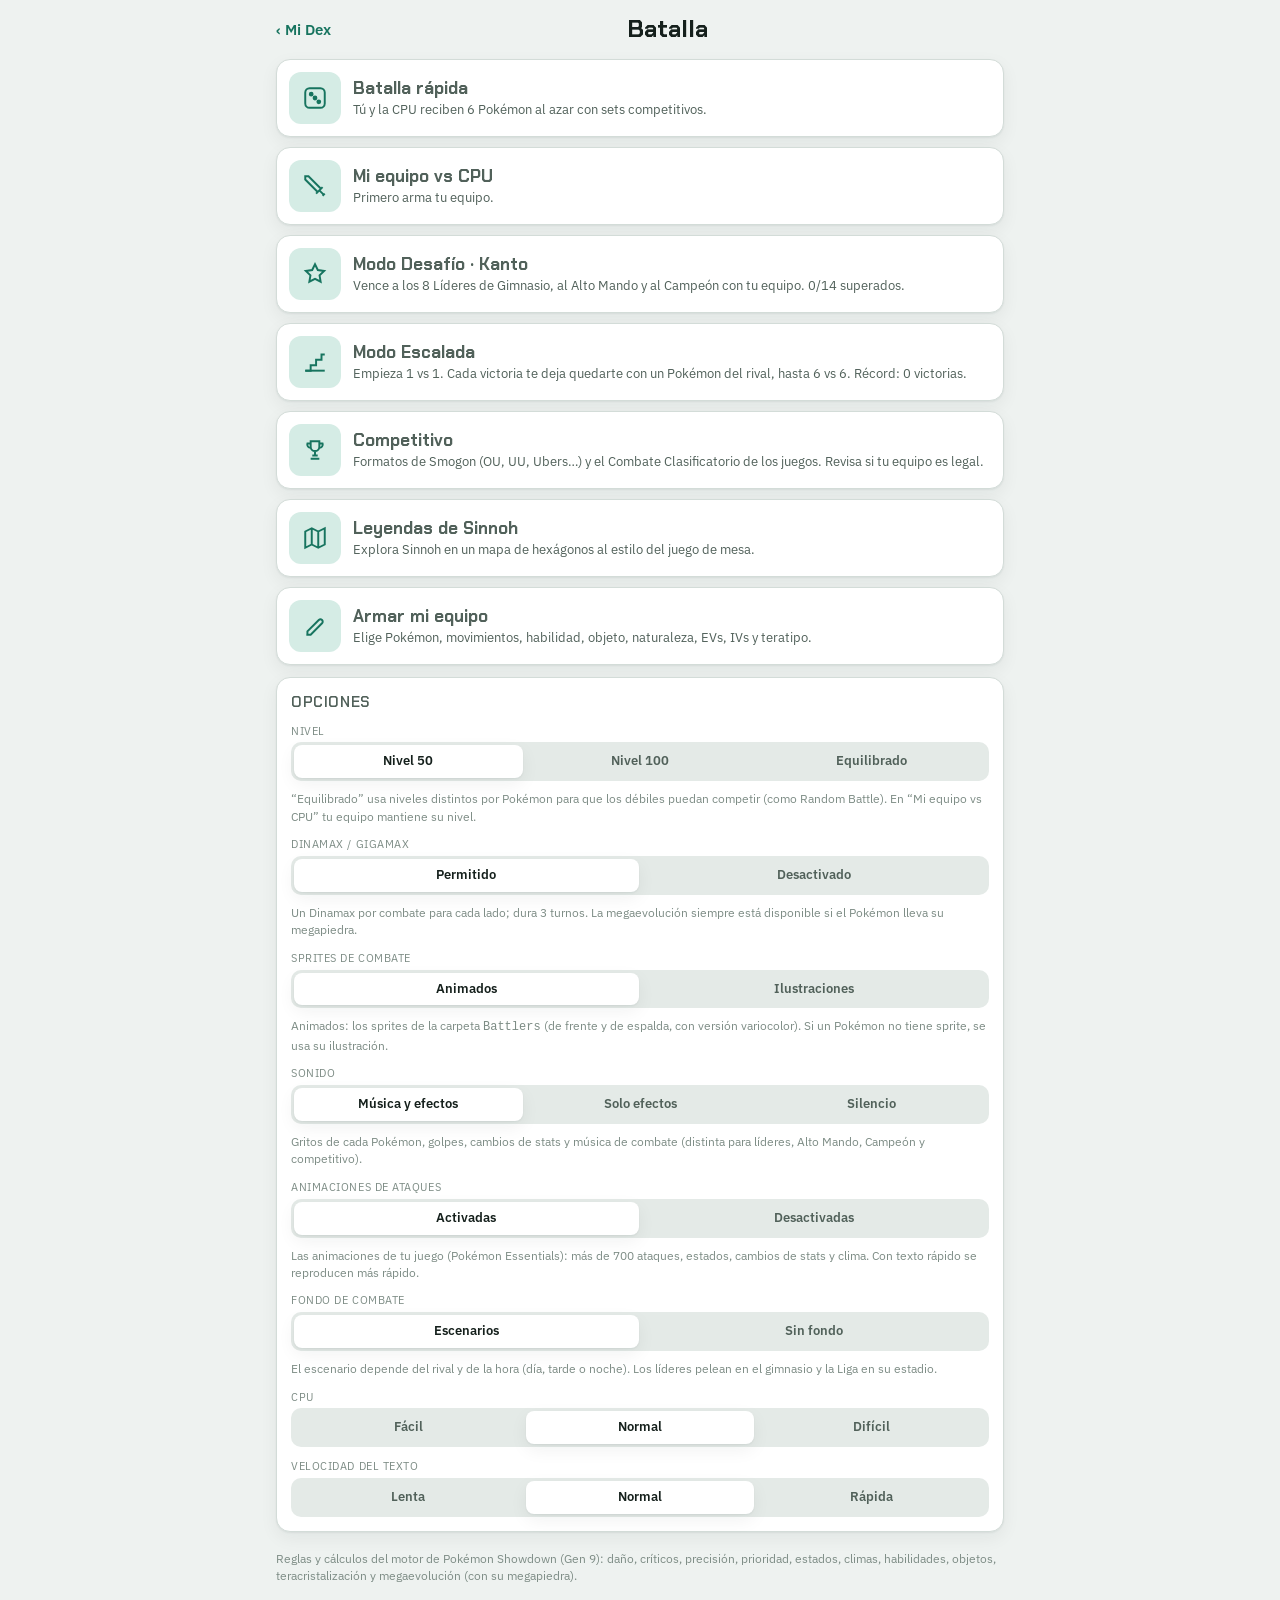
==== batalla.html @ ba817992 "Sinnoh: mapa hexagonal del mod con zoom y fichas de casilla Nuevo modo "Leyendas de Sinnoh" en el me" ====
<!doctype html>
<html lang="es">
<head>
<meta charset="utf-8">
<meta name="viewport" content="width=device-width,initial-scale=1,viewport-fit=cover">
<title>Batalla Pokémon</title>
<meta name="theme-color" content="#EEF2F0" media="(prefers-color-scheme: light)">
<meta name="theme-color" content="#0E1412" media="(prefers-color-scheme: dark)">
<link rel="manifest" href="manifest.webmanifest">
<link rel="icon" type="image/png" sizes="32x32" href="icons/favicon-32.png">
<link rel="apple-touch-icon" href="icons/apple-touch-icon.png">
<link rel="preconnect" href="https://fonts.googleapis.com">
<link rel="preconnect" href="https://fonts.gstatic.com" crossorigin>
<link rel="stylesheet" href="https://fonts.googleapis.com/css2?family=Chakra+Petch:wght@500;600;700&family=IBM+Plex+Sans:wght@400;500;600&family=IBM+Plex+Mono:wght@400;500&display=swap">
<style>
:root{
  --bg:#EEF2F0;--surface:#FFFFFF;--surface2:#E4EAE7;--ink:#15201C;--ink2:#51615A;--ink3:#7D8C85;--line:#D3DCD8;
  --accent:#17745F;--accent-ink:#FFFFFF;--accent-soft:#D5ECE5;--good:#1E8A4C;--bad:#C43D2E;
  --shadow:0 1px 2px rgba(20,40,30,.06),0 6px 18px rgba(20,40,30,.06);
  --display:"Chakra Petch",ui-rounded,"Segoe UI",system-ui,sans-serif;
  --body:"IBM Plex Sans",system-ui,-apple-system,"Segoe UI",Roboto,sans-serif;
  --mono:"IBM Plex Mono",ui-monospace,SFMono-Regular,Menlo,monospace;
  --sky1:#BFE6F5;--sky2:#EAF6E3;--ground:#9CCB7A;--plat:rgba(40,80,40,.22);
}
@media (prefers-color-scheme:dark){:root:not([data-theme="light"]){
  --bg:#0E1412;--surface:#161E1B;--surface2:#1E2825;--ink:#E4ECE8;--ink2:#A3B3AC;--ink3:#72827B;--line:#2A3632;
  --accent:#4CC2A5;--accent-ink:#06231C;--accent-soft:#173A31;--good:#5BCB86;--bad:#F07A6A;--shadow:none;
  --sky1:#1C3446;--sky2:#20352A;--ground:#2F4B2A;--plat:rgba(0,0,0,.35);}}
:root[data-theme="dark"]{
  --bg:#0E1412;--surface:#161E1B;--surface2:#1E2825;--ink:#E4ECE8;--ink2:#A3B3AC;--ink3:#72827B;--line:#2A3632;
  --accent:#4CC2A5;--accent-ink:#06231C;--accent-soft:#173A31;--good:#5BCB86;--bad:#F07A6A;--shadow:none;
  --sky1:#1C3446;--sky2:#20352A;--ground:#2F4B2A;--plat:rgba(0,0,0,.35);}
*{box-sizing:border-box}
html,body{margin:0;min-height:100%}
body{background:var(--bg);color:var(--ink);font-family:var(--body);font-size:15px;line-height:1.45;-webkit-tap-highlight-color:transparent;padding:env(safe-area-inset-top,0) 0 env(safe-area-inset-bottom,0)}
[hidden]{display:none!important}
button,select,input,textarea{font:inherit;color:inherit}
button{cursor:pointer}
:focus-visible{outline:2px solid var(--accent);outline-offset:2px}
.wrap{max-width:760px;margin:0 auto;padding:12px 16px 32px}
.top{display:flex;align-items:center;justify-content:space-between;gap:10px;margin-bottom:12px}
.top h1{font-family:var(--display);font-size:24px;margin:0}
.back{border:0;background:transparent;color:var(--accent);font-weight:600;padding:6px 0;text-decoration:none;display:inline-flex;align-items:center;gap:4px}
.card{background:var(--surface);border:1px solid var(--line);border-radius:14px;padding:14px;box-shadow:var(--shadow)}
.card h3{font-family:var(--display);font-weight:600;font-size:15px;letter-spacing:.04em;text-transform:uppercase;margin:0 0 10px;color:var(--ink2)}
.stack{display:flex;flex-direction:column;gap:12px}
.btn{border:1px solid var(--line);background:var(--surface2);border-radius:10px;padding:10px 14px;font-weight:600;font-size:14px}
.btn.pri{background:var(--accent);border-color:var(--accent);color:var(--accent-ink)}
.btn.warn{color:var(--bad)}
.btn:disabled{opacity:.45;cursor:default}
.btns{display:flex;flex-wrap:wrap;gap:8px}
.note{font-size:12px;color:var(--ink3);margin:6px 0 0}
.seg{display:flex;background:var(--surface2);border-radius:10px;padding:3px;gap:3px}
.seg button{flex:1;border:0;background:transparent;border-radius:8px;padding:7px 4px;font-size:13px;font-weight:600;color:var(--ink2)}
.seg button[aria-pressed="true"]{background:var(--surface);color:var(--ink);box-shadow:var(--shadow)}
.field{display:flex;flex-direction:column;gap:3px;min-width:0}
.field label{font-size:11px;color:var(--ink3);letter-spacing:.05em;text-transform:uppercase}
.field input,.field select,textarea{width:100%;height:40px;border-radius:9px;border:1px solid var(--line);background:var(--surface2);padding:0 10px;font-size:15px;min-width:0}
textarea{height:auto;min-height:150px;padding:10px;font-family:var(--mono);font-size:12px}
.grid2{display:grid;grid-template-columns:1fr 1fr;gap:10px}
.grid4{display:grid;grid-template-columns:1fr 1fr;gap:8px}
.tp{display:inline-block;font-size:10px;font-weight:700;letter-spacing:.04em;text-transform:uppercase;padding:2px 6px;border-radius:5px;background:var(--c);color:var(--ct)}
.pic{width:100%;height:100%;object-fit:contain}
/* menu */
.modes{display:grid;gap:10px}
.mode{display:grid;grid-template-columns:52px 1fr;gap:12px;align-items:center;text-align:left;border:1px solid var(--line);background:var(--surface);border-radius:14px;padding:12px;box-shadow:var(--shadow)}
.mode b{font-family:var(--display);font-size:17px;display:block}
.mode span{font-size:13px;color:var(--ink2)}
.mode .ic{width:52px;height:52px;border-radius:12px;background:var(--accent-soft);display:grid;place-items:center;color:var(--accent)}
.teamstrip{display:flex;gap:4px;flex-wrap:wrap}
.teamstrip img{width:44px;height:44px;object-fit:contain;background:var(--surface2);border-radius:10px}
/* team builder */
.slots{display:grid;grid-template-columns:repeat(3,1fr);gap:8px}
.slot{border:1px solid var(--line);background:var(--surface2);border-radius:12px;padding:6px;display:flex;flex-direction:column;align-items:center;gap:2px;min-height:108px;justify-content:center}
.slot[aria-pressed="true"]{border-color:var(--accent);box-shadow:0 0 0 2px var(--accent)}
.slot img{width:64px;height:64px;object-fit:contain}
.slot small{font-size:12px;font-weight:600;text-align:center;line-height:1.2}
.slot em{font-style:normal;font-size:11px;color:var(--ink3)}
.evrow{display:grid;grid-template-columns:78px 1fr 46px 46px;gap:8px;align-items:center;font-size:13px}
.evrow input[type=range]{width:100%;accent-color:var(--accent)}
.evrow input[type=number]{width:100%;height:32px;border-radius:8px;border:1px solid var(--line);background:var(--surface2);text-align:center;font-family:var(--mono);font-size:13px;padding:0}
.evrow .st{font-family:var(--mono);text-align:right}
.nat-up{color:var(--bad)}.nat-dn{color:#3A73C9}
/* battle */
.scene{position:relative;aspect-ratio:16/11;border-radius:16px;overflow:hidden;background:linear-gradient(180deg,var(--sky1) 0%,var(--sky2) 55%,var(--ground) 100%);border:1px solid var(--line);user-select:none}
.plat{position:absolute;border-radius:50%;background:radial-gradient(ellipse at center,var(--plat) 0,var(--plat) 55%,transparent 72%)}
.plat.foe{right:6%;top:33%;width:40%;height:13%}
.plat.me{left:2%;bottom:3%;width:50%;height:15%}
.mon{position:absolute;display:grid;place-items:end center;transition:opacity .35s,transform .35s}
.mon img{width:100%;height:100%;object-fit:contain;filter:drop-shadow(0 4px 4px rgba(0,0,0,.18))}
.mon.foe{right:9%;top:4%;width:34%;height:37%}
.mon.me{left:6%;bottom:6%;width:42%;height:46%}
.mon.me img{transform:scaleX(-1)}
.mon .spr{display:none;width:var(--w,96px);height:var(--s,96px);flex:none;background-repeat:no-repeat;background-size:auto 100%;background-position:0 0;image-rendering:pixelated;image-rendering:crisp-edges;animation:sprA var(--d,3s) steps(var(--n,1)) infinite;filter:drop-shadow(0 4px 4px rgba(0,0,0,.18));transform-origin:50% 100%}
.mon.sp .spr{display:block}.mon.sp img{display:none}
@keyframes sprA{from{background-position-x:0}to{background-position-x:calc(var(--n,1) * var(--w,96px) * -1)}}
.mon.hit .spr{animation:sprA var(--d,3s) steps(var(--n,1)) infinite,hit .5s}
.mon.dmax .spr{transform:scale(1.35);filter:drop-shadow(0 0 12px #FF2D55) drop-shadow(0 0 4px #FF2D55)}
.tera .spr{filter:drop-shadow(0 0 10px var(--tc,#fff)) drop-shadow(0 4px 4px rgba(0,0,0,.18))}
.mon.sp{overflow:visible}
.mon.out{opacity:0;transform:translateY(22%) scale(.6)}
.mon.faint{opacity:0;transform:translateY(40%)}
.mon.hit img{animation:hit .5s}
.mon.lunge.me{animation:lungeMe .35s}
.mon.lunge.foe{animation:lungeFoe .35s}
@keyframes hit{0%,100%{opacity:1}20%,60%{opacity:.2}40%,80%{opacity:1}}
@keyframes lungeMe{50%{transform:translate(12%,-8%)}}
@keyframes lungeFoe{50%{transform:translate(-12%,8%)}}
.mon.dmax img{transform-origin:50% 100%;transform:scale(1.35);filter:drop-shadow(0 0 12px #FF2D55) drop-shadow(0 0 4px #FF2D55)}
.mon.me.dmax img{transform:scaleX(-1) scale(1.35)}
.sw{display:flex;align-items:center;gap:8px;font-size:14px}.sw input{width:20px;height:20px;accent-color:var(--accent)}
.tera img{filter:drop-shadow(0 0 10px var(--tc,#fff)) drop-shadow(0 4px 4px rgba(0,0,0,.18))}
.hud{position:absolute;background:var(--surface);border:1px solid var(--line);border-radius:12px;padding:6px 10px 7px;min-width:44%;max-width:52%;box-shadow:var(--shadow)}
.hud.foe{left:3%;top:5%}
.hud.me{right:3%;bottom:6%}
.hud .nm{display:flex;justify-content:space-between;gap:6px;align-items:baseline;font-weight:600;font-size:14px;white-space:nowrap}
.hud .nm span:first-child{overflow:hidden;text-overflow:ellipsis}
.hud .lv{font-family:var(--mono);font-size:11px;color:var(--ink2);font-weight:500}
.hpb{display:flex;align-items:center;gap:6px;margin-top:4px}
.hpb i{font-style:normal;font-size:10px;font-weight:700;color:#E8A400;font-family:var(--mono)}
.hpt{flex:1;height:8px;background:var(--surface2);border-radius:4px;overflow:hidden;border:1px solid var(--line)}
.hpf{height:100%;background:#2E9A5A;border-radius:4px;transition:width .6s ease,background-color .6s}
.hpf.mid{background:#E0A800}.hpf.low{background:#D9442E}
.hpn{display:flex;justify-content:space-between;align-items:center;gap:6px;margin-top:3px;font-family:var(--mono);font-size:11px;color:var(--ink2)}
.sts{display:inline-block;font-size:9px;font-weight:700;padding:1px 5px;border-radius:4px;color:#fff;letter-spacing:.04em}
.sts.brn{background:#E0602A}.sts.par{background:#C9A600}.sts.psn,.sts.tox{background:#9141CB}.sts.slp{background:#7D8C85}.sts.frz{background:#3DAED3}
.boosts{display:flex;flex-wrap:wrap;gap:3px;margin-top:3px}
.boosts span{font-size:9px;font-family:var(--mono);padding:0 4px;border-radius:4px;background:var(--surface2)}
.balls{position:absolute;display:flex;gap:3px}
.balls.foe{right:4%;top:47%}.balls.me{left:4%;top:52%}
.balls i{width:10px;height:10px;border-radius:50%;background:#E0452E;border:1.5px solid rgba(0,0,0,.45);box-shadow:inset 0 -4px 0 #fff}
.balls i.f{background:#8a8a8a;box-shadow:inset 0 -4px 0 #ccc;opacity:.6}
.weather{position:absolute;left:50%;top:48%;transform:translateX(-50%);font-size:11px;font-weight:600;background:rgba(0,0,0,.45);color:#fff;border-radius:999px;padding:2px 10px}
.textbox{margin-top:10px;background:var(--surface);border:2px solid var(--ink);border-radius:14px;padding:12px 14px;min-height:62px;font-size:16px;font-weight:500;cursor:pointer;position:relative}
.textbox::after{content:"";position:absolute;right:12px;bottom:9px;border:6px solid transparent;border-top-color:var(--ink2);opacity:0}
.textbox.more::after{opacity:1;animation:blink 1s infinite}
@keyframes blink{50%{opacity:.2}}
.controls{margin-top:10px}
.moves{display:grid;grid-template-columns:1fr 1fr;gap:8px}
.mv{border:0;border-radius:12px;padding:10px 12px;text-align:left;background:var(--c);color:var(--ct);display:flex;flex-direction:column;gap:2px;min-height:62px;box-shadow:inset 0 -3px 0 rgba(0,0,0,.18)}
.mv b{font-size:15px;line-height:1.15}
.mv small{display:flex;justify-content:space-between;font-size:11px;opacity:.9;font-family:var(--mono)}
.mv .eff{font-family:var(--body);font-weight:700}
.mvh{display:flex;justify-content:space-between;align-items:baseline;gap:6px}.mvh .pp{font-family:var(--mono);font-size:11px;opacity:.9;white-space:nowrap}
.mv:disabled{filter:grayscale(1);opacity:.5}
.mv{position:relative}
.minfo{position:absolute;top:6px;right:6px;width:22px;height:22px;border-radius:50%;background:rgba(255,255,255,.9);color:#222;font:700 13px/22px var(--body);text-align:center;box-shadow:0 1px 3px rgba(0,0,0,.25)}
.mv .mvh{padding-right:26px}
.pmv{cursor:help}
#minfo{position:fixed;inset:0;background:rgba(0,0,0,.45);z-index:60;display:grid;place-items:end center;padding:12px}
#minfo[hidden]{display:none}
.mbox{background:var(--surface);color:var(--ink);border-radius:16px;padding:16px;width:100%;max-width:520px;border-top:6px solid var(--c);box-shadow:0 10px 40px rgba(0,0,0,.3);margin-bottom:env(safe-area-inset-bottom,0)}
.mbox h3{font-family:var(--display);font-size:20px;margin:0 0 10px}
.mrows{display:grid;grid-template-columns:auto 1fr;gap:6px 14px;font-size:14px;margin-bottom:10px}.mrows span{color:var(--ink3)}
.mbox p{margin:0 0 12px;font-size:14px;line-height:1.45}.mbox .btn{width:100%}
@media (min-width:700px){#minfo{place-items:center}}
.mv .fx{font-size:11px;line-height:1.3;opacity:.95;margin-top:3px;font-weight:500}
.fxcard{margin-top:8px;padding:10px 12px;font-size:13px}.fxcard p{margin:2px 0}
.act{display:flex;gap:8px;margin-top:8px;flex-wrap:wrap}
.act .btn{flex:1}
.toggle[aria-pressed="true"]{background:var(--c,var(--accent));color:#fff;border-color:transparent}
.party{display:grid;grid-template-columns:1fr 1fr;gap:8px}
.pm{display:grid;grid-template-columns:48px 1fr;gap:8px;align-items:center;border:1px solid var(--line);background:var(--surface);border-radius:12px;padding:6px 8px;text-align:left}
.pm img{width:48px;height:48px;object-fit:contain}
.pm b{font-size:13px;display:block;line-height:1.2}
.pm .hpt{height:6px}
.pm small{font-family:var(--mono);font-size:10px;color:var(--ink2)}
.pm:disabled,.pm[aria-disabled="true"]{opacity:.5}
.pm.active:disabled,.pm.active[aria-disabled="true"]{opacity:1}
.pm{grid-template-columns:48px 1fr;align-items:start}
.pmt{display:flex;gap:3px;flex-wrap:wrap;margin:2px 0}
.pmt .tp,.hts .tp{font-size:9px;padding:1px 5px}
.pmvs{grid-column:1/-1;display:grid;grid-template-columns:1fr 1fr;gap:4px;margin-top:2px}
.pmv{background:var(--c);color:var(--ct);border-radius:6px;font-size:11px;font-weight:600;padding:3px 6px;white-space:nowrap;overflow:hidden;text-overflow:ellipsis}
.hts{display:flex;gap:3px;margin-top:3px}
.medals{display:flex;gap:8px;flex-wrap:wrap}
.medal{width:30px;height:30px;border-radius:50%;border:2px dashed var(--c);display:grid;place-items:center;color:#fff;font-size:14px;opacity:.55}
.medal.ok{background:var(--c);border-style:solid;opacity:1;box-shadow:0 2px 6px rgba(0,0,0,.2)}
.rts{display:grid;grid-template-columns:repeat(auto-fill,minmax(96px,1fr));gap:8px}
.rt{border:1px solid var(--line);background:var(--surface);border-radius:12px;padding:8px 6px;display:flex;flex-direction:column;align-items:center;gap:2px;border-top:4px solid var(--c)}
.rt.sel{box-shadow:0 0 0 2px var(--accent)}
.rt[aria-disabled="true"]{opacity:.5}
.rt.ok small{color:var(--good);font-weight:600}
.rtb{width:52px;height:52px;display:grid;place-items:center}.rtb img{width:52px;height:52px;object-fit:contain}.lock{font-size:22px}
.rt b{font-size:13px;line-height:1.1;text-align:center}.rt small{font-size:10px;color:var(--ink3);text-align:center}
.rsl{display:flex;flex-direction:column;gap:6px}
.rs{display:grid;grid-template-columns:44px 1fr;gap:8px;align-items:center}
.rs img{width:44px;height:44px;object-fit:contain}.rs small{display:block;font-size:11px;color:var(--ink3)}.rs b{font-size:14px}
@media (max-width:520px){.party{grid-template-columns:1fr}.pmv{font-size:12px;padding:4px 7px}}

.pm.active{border-color:var(--accent)}
.log{max-height:220px;overflow:auto;font-size:13px;color:var(--ink2);margin-top:10px}
.log p{margin:2px 0}.log .turn{font-weight:700;color:var(--ink);margin-top:8px}
.preview{display:grid;grid-template-columns:1fr 1fr;gap:12px}
.preview .teamstrip img{width:52px;height:52px}
.pick{border:2px solid transparent;background:var(--surface2);border-radius:10px;padding:0}
.pick[aria-pressed="true"]{border-color:var(--accent)}
.result{font-family:var(--display);font-size:26px;text-align:center;margin:8px 0}
@media (max-width:460px){.hud{min-width:48%;max-width:56%;padding:5px 8px}.hud .nm{font-size:12.5px}.mv b{font-size:14px}.textbox{font-size:15px}}
@media (prefers-reduced-motion:reduce){.mon,.hpf{transition:none}.mon.hit img,.mon.lunge{animation:none}}

/* competitivo */
.tier{display:inline-block;font-size:10px;font-weight:700;letter-spacing:.03em;padding:2px 6px;border-radius:5px;background:var(--c,#888);color:var(--ct,#fff);font-family:var(--mono);vertical-align:middle}
.tier.out{background:transparent;color:var(--ink3);border:1px dashed var(--line)}
.fmts{display:grid;grid-template-columns:repeat(auto-fill,minmax(96px,1fr));gap:6px}
.fmt{border:1px solid var(--line);background:var(--surface);border-radius:12px;padding:8px 6px;text-align:center;display:flex;flex-direction:column;gap:2px}
.fmt b{font-family:var(--display);font-size:16px}.fmt small{font-size:11px;color:var(--ink3)}
.fmt.sel{border-color:var(--accent);box-shadow:0 0 0 2px var(--accent-soft);background:var(--accent-soft)}
.verr{margin-top:10px;border:1px solid var(--bad);border-radius:10px;padding:8px 12px;font-size:13px;color:var(--ink)}.verr b{color:var(--bad)}.verr ul{margin:6px 0 0;padding-left:18px}.verr li{margin:2px 0}
.vok{margin:10px 0 0;color:var(--good);font-weight:600}
.tiers{width:100%;border-collapse:collapse;font-size:13px;margin-top:6px}.tiers td{padding:6px 4px;border-top:1px solid var(--line);vertical-align:top}.tiers td:first-child{white-space:nowrap;width:1%}
/* ficha */
.pinfo{display:inline-block;margin-top:4px;font-size:11px;font-weight:700;padding:2px 9px;border-radius:999px;background:var(--surface2);border:1px solid var(--line);color:var(--ink)}
#msheet{position:fixed;inset:0;background:rgba(0,0,0,.45);z-index:55;display:grid;place-items:end center;padding:10px}
#msheet[hidden]{display:none}
.shbox{background:var(--surface);color:var(--ink);border-radius:16px;padding:14px;width:100%;max-width:560px;max-height:90vh;max-height:90dvh;overflow:auto;box-shadow:0 10px 40px rgba(0,0,0,.3)}
@media (min-width:700px){#msheet{place-items:center}}
.shtabs{display:flex;gap:4px;overflow-x:auto;padding-bottom:6px;border-bottom:1px solid var(--line);margin-bottom:10px}
.shtabs button{flex:none;border:2px solid transparent;background:var(--surface2);border-radius:10px;padding:0;width:48px;height:48px}
.shtabs button img{width:44px;height:44px;object-fit:contain}
.shtabs button[aria-pressed="true"]{border-color:var(--accent)}
.shtabs button.fnt img{filter:grayscale(1);opacity:.5}
.shhead{display:grid;grid-template-columns:92px 1fr;gap:12px;align-items:center}
.shhead img{width:92px;height:92px;object-fit:contain}
.shhead h3{font-family:var(--display);font-size:21px;margin:0}.shhead .lv{font-family:var(--mono);font-size:12px;color:var(--ink3);font-weight:500}
.shbox h4{font-family:var(--display);font-size:14px;letter-spacing:.04em;text-transform:uppercase;color:var(--ink2);margin:14px 0 6px}
.mrows b .tp{color:var(--ct)}
.shd{display:block;font-weight:400;font-size:12.5px;color:var(--ink2);margin-top:2px;line-height:1.4}
.stt{width:100%;border-collapse:collapse;font-size:13px;font-variant-numeric:tabular-nums}
.stt th,.stt td{padding:5px 4px;border-top:1px solid var(--line);text-align:right}
.stt thead th{border-top:0;font-size:10px;color:var(--ink3);text-transform:uppercase;letter-spacing:.05em;font-weight:600}
.stt tbody th{text-align:left;font-weight:600}
.stt td:nth-child(2){text-align:left;white-space:nowrap}
.sbar{display:inline-block;width:56px;height:6px;border-radius:3px;background:var(--surface2);margin-right:6px;vertical-align:middle;overflow:hidden}.sbar i{display:block;height:100%;background:var(--accent)}
.smvs{display:grid;gap:6px}
.smv{display:block;text-align:left;border:1px solid var(--line);border-left:6px solid var(--c);background:var(--surface);border-radius:10px;padding:7px 10px;width:100%;color:var(--ink)}
.smh{display:flex;justify-content:space-between;gap:8px}.smh span{font-family:var(--mono);font-size:12px;color:var(--ink2)}
.smv small{display:block;font-size:12px;color:var(--ink2);margin-top:1px}
.smd{display:block;font-size:12.5px;color:var(--ink3);margin-top:3px;line-height:1.35}
.pick{position:relative}.pn{position:absolute;top:-6px;right:-6px;width:20px;height:20px;border-radius:50%;background:var(--accent);color:var(--accent-ink);font:700 12px/20px var(--body);text-align:center}

/* fondos, íconos y fuente del juego */
@font-face{font-family:"PkmnDP";src:url("fonts/pkmndp.ttf") format("truetype");font-display:swap}
.textbox{font-family:"PkmnDP",var(--body);font-size:24px;line-height:1.1;font-weight:400;letter-spacing:.02em}
@media (max-width:460px){.textbox{font-size:21px}}
.scene.bg{background-size:cover;background-position:center 75%}
.scene.bg .plat{opacity:.55}
.ico{display:inline-block;flex:none;width:var(--isz,48px);height:var(--isz,48px);background-repeat:no-repeat;background-size:200% 100%;image-rendering:pixelated;animation:icoA .5s steps(2,jump-none) infinite alternate}
@keyframes icoA{from{background-position-x:0}to{background-position-x:100%}}
.teamstrip .ico{background-color:var(--surface2);border-radius:10px}
.itm{display:inline-block;width:0;height:24px;vertical-align:middle;background-size:contain;background-repeat:no-repeat;image-rendering:pixelated}
.itm.ok{width:24px;margin-right:4px}

/* animaciones de ataques */
.scene .plat{z-index:0}.scene .mon{z-index:3}.scene .hud,.scene .balls,.scene .weather{z-index:6}
.fxc{position:absolute;inset:0;width:100%;height:100%;pointer-events:none}
#fxB{z-index:2}#fxF{z-index:4}
.fxl{position:absolute;inset:0;pointer-events:none;display:none;background-repeat:repeat;background-size:100% 100%}
#fxBG{z-index:1}#fxFG{z-index:5}#fxFlash{z-index:7}
.mon{transition:opacity .35s,transform .35s,translate 0s}
</style>
</head>
<body>
<div class="wrap" id="app"></div>
<script src="data.js"></script>
<script src="esx.js"></script>
<script src="ps.js"></script>
<script src="reto.js"></script>
<script src="comp.js"></script>
<script src="sprites.js"></script>
<script src="assets.js"></script>
<script src="batalla.js"></script>
<script src="escalada.js"></script>
<script src="sinnoh_datos.js"></script>
<script src="sinnoh.js"></script>
<script src="champions.js"></script>
<script src="competitivo.js"></script>
<script src="animidx.js"></script>
<script src="anim.js"></script>
<script>
if("serviceWorker" in navigator&&location.protocol.startsWith("http")){window.addEventListener("load",()=>navigator.serviceWorker.register("sw.js").catch(()=>{}))}
if("serviceWorker" in navigator&&navigator.serviceWorker.controller){let rl=0;navigator.serviceWorker.addEventListener("controllerchange",()=>{if(!rl){rl=1;location.reload()}})}
</script>
</body>
</html>
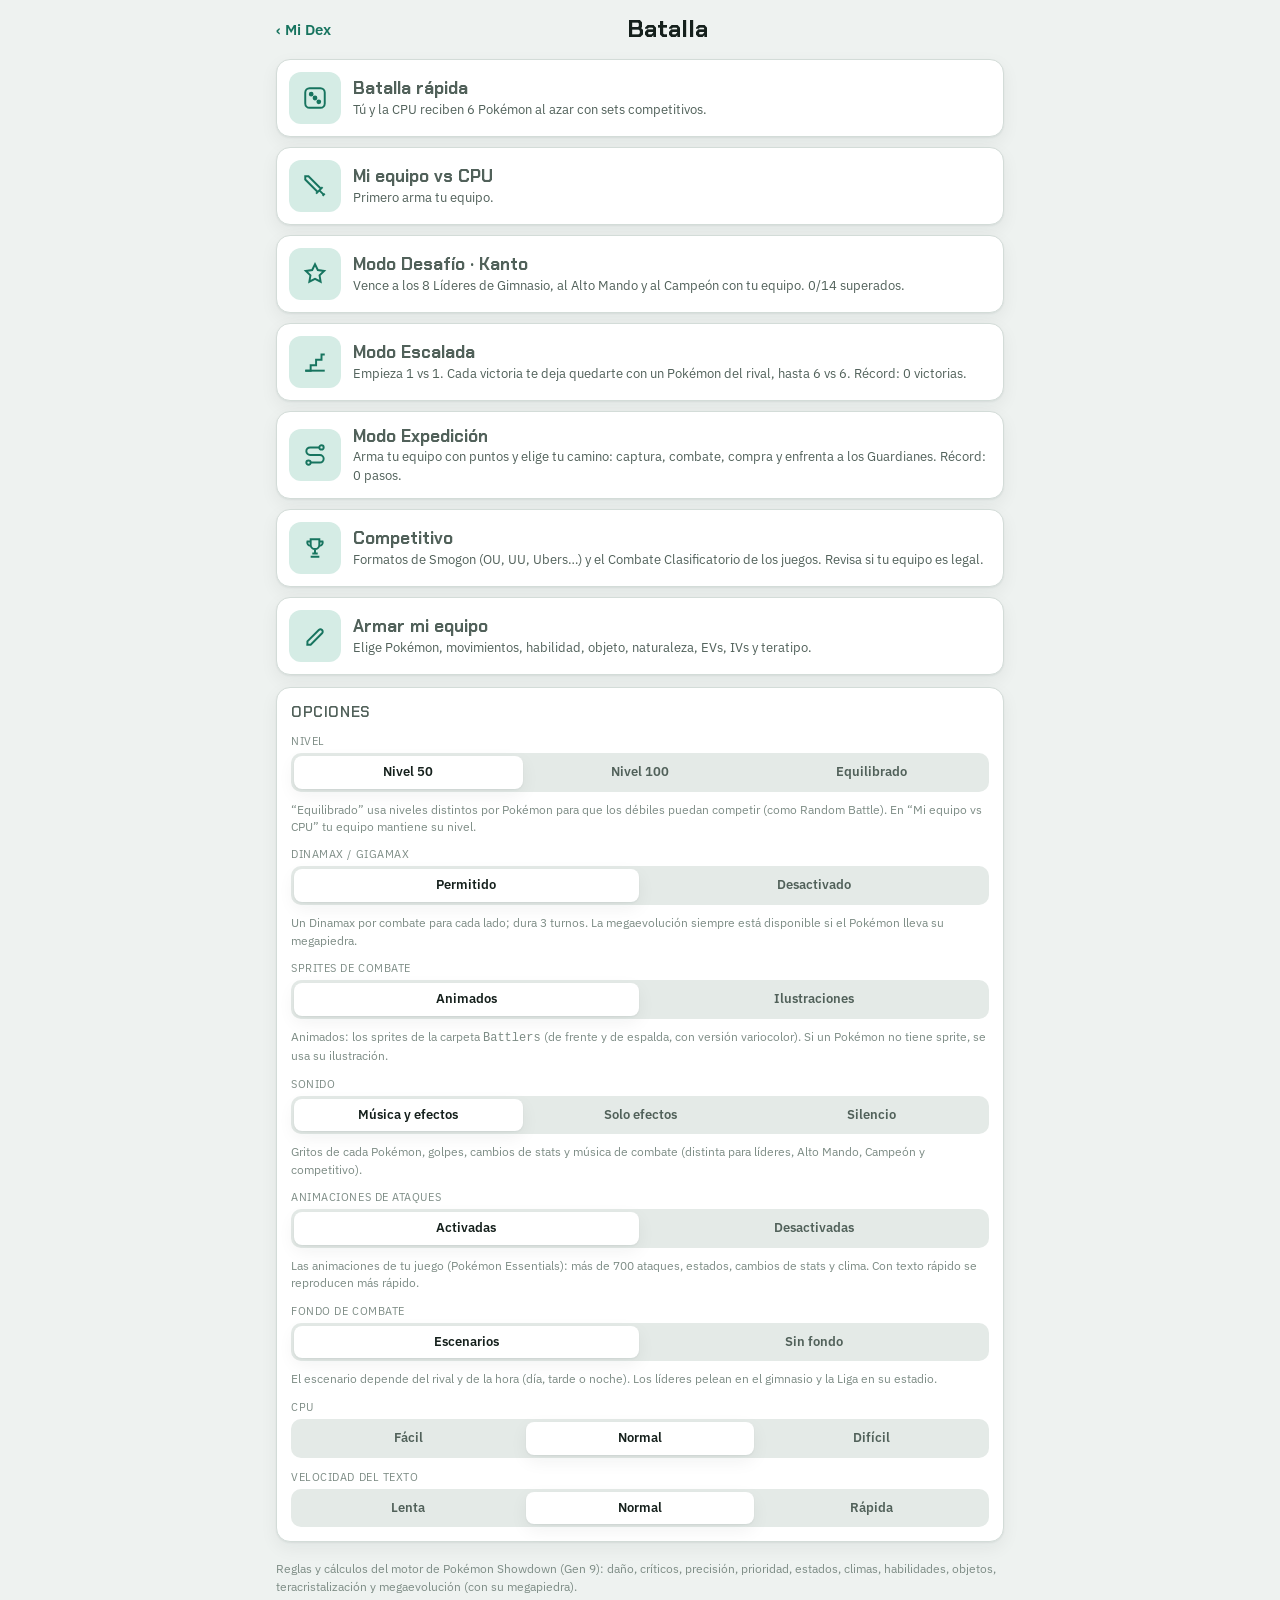
==== commit 8f8aa513: "Agrega el Modo Expedición: roguelite con camino, captura, EXP y evolución Co-Authored-By: Claude Opu" ====
--- a/batalla.html
+++ b/batalla.html
@@ -271,8 +271,7 @@
 <script src="assets.js"></script>
 <script src="batalla.js"></script>
 <script src="escalada.js"></script>
-<script src="sinnoh_datos.js"></script>
-<script src="sinnoh.js"></script>
+<script src="expedicion.js"></script>
 <script src="champions.js"></script>
 <script src="competitivo.js"></script>
 <script src="animidx.js"></script>
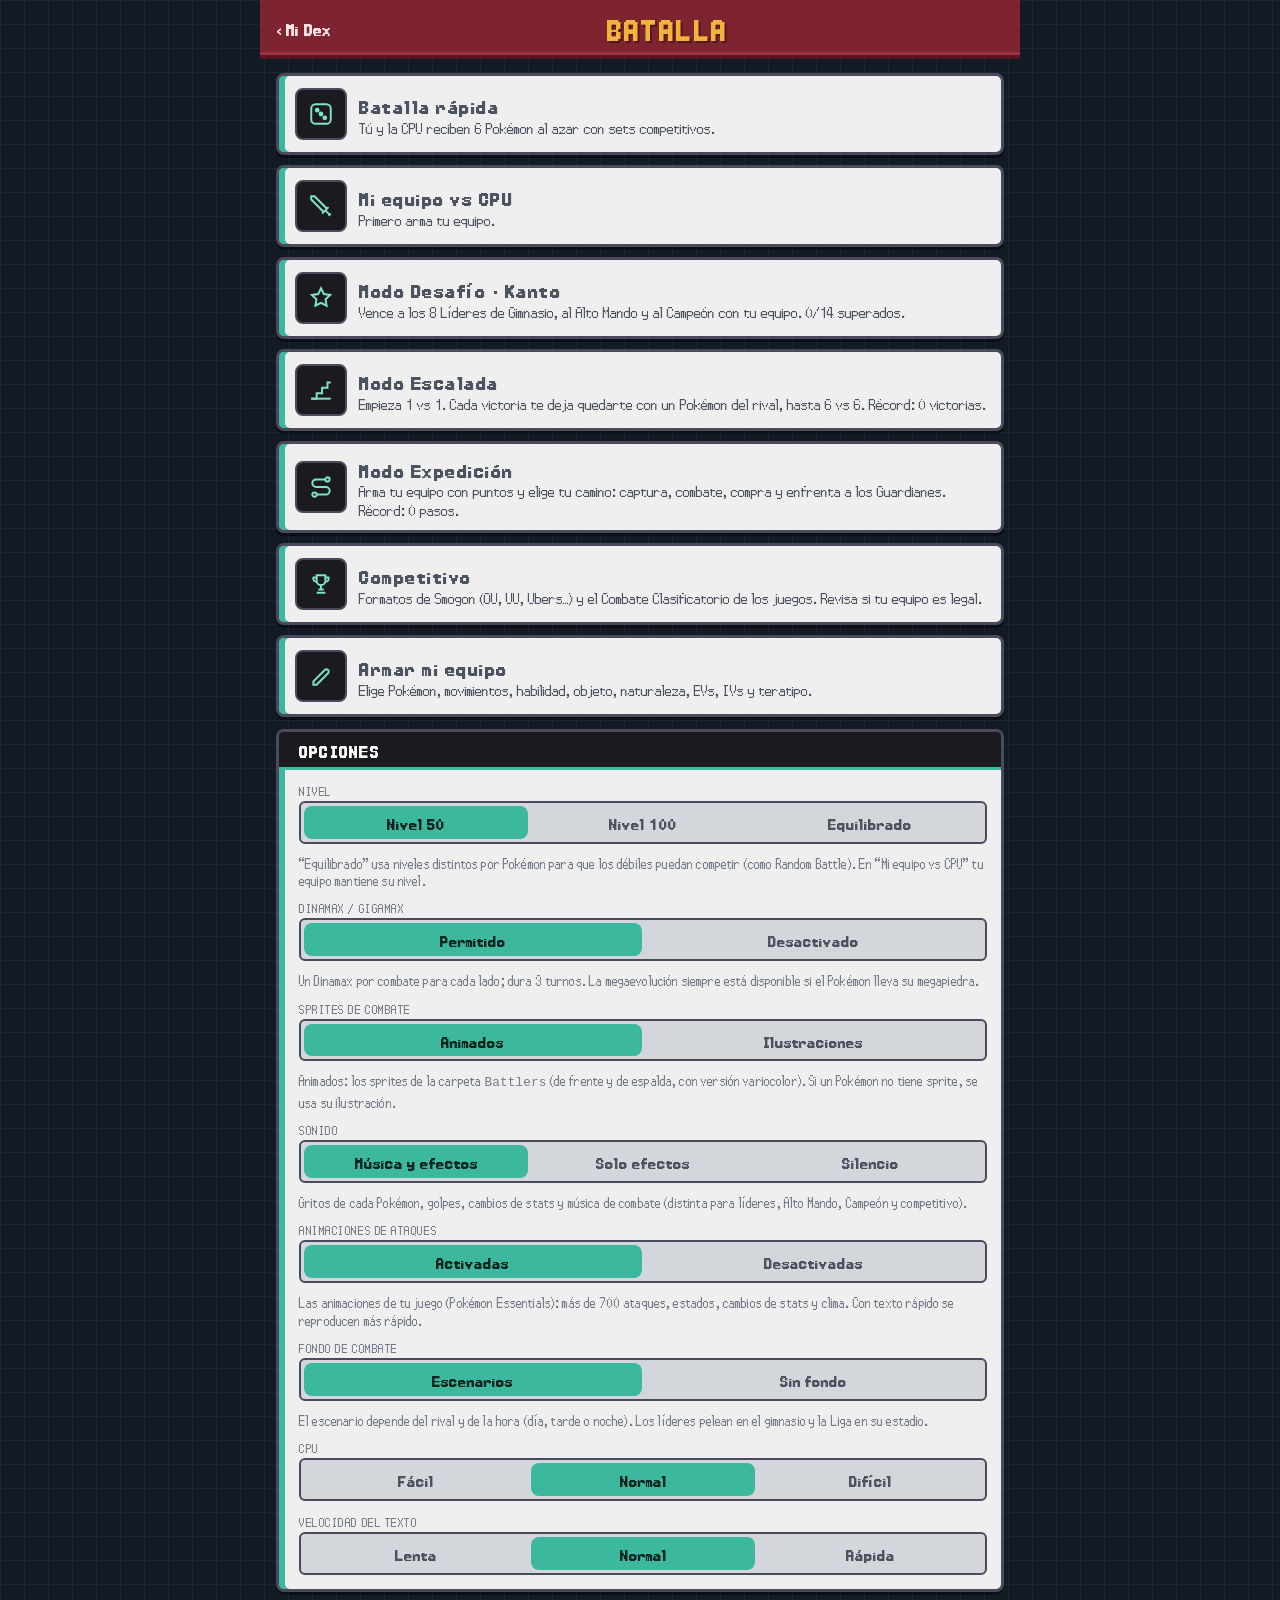
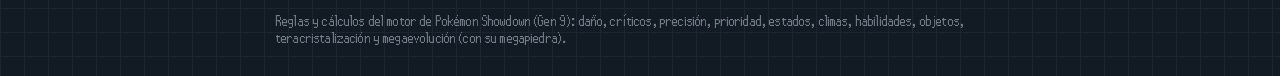
==== commit c4e9eaf3: "Batalla con el estilo de Pokémon Añil: cuadros de PS, botones de ataque por tipo y estados del juego" ====
--- a/batalla.html
+++ b/batalla.html
@@ -259,6 +259,8 @@
 #fxBG{z-index:1}#fxFG{z-index:5}#fxFlash{z-index:7}
 .mon{transition:opacity .35s,transform .35s,translate 0s}
 </style>
+<link rel="stylesheet" href="anil-batalla.css">
+<script>try{document.documentElement.dataset.theme=localStorage.getItem("pkdx-anil-theme")==="light"?"light":"dark"}catch(e){}</script>
 </head>
 <body>
 <div class="wrap" id="app"></div>
--- a/anil-batalla.css
+++ b/anil-batalla.css
@@ -0,0 +1,146 @@
+/* Estilo Pokémon Añil para la batalla (mismo aspecto que la Pokédex: anil.css) y piezas de combate del juego:
+   cuadros de PS (ui/batalla/databox_*.png), botones de ataque por tipo (ui/batalla/mv/), Poké Balls del equipo e
+   íconos de estado. Recursos de Graphics/UI/Battle de Pokémon Añil. */
+@font-face{font-family:"Power Clear";src:url("fonts/powerclear.ttf") format("truetype");font-weight:400;font-display:swap}
+@font-face{font-family:"Power Clear";src:url("fonts/powerclear-bold.ttf") format("truetype");font-weight:600 900;font-display:swap}
+@font-face{font-family:"Power Green";src:url("fonts/powergreen.ttf") format("truetype");font-display:swap}
+
+:root,:root[data-theme="dark"],:root:not([data-theme="light"]){
+  color-scheme:dark;
+  --grid-bg:#121a24;--grid-line:#1b2633;--on-bg:#ECF2F1;--on-bg2:#AEBDC0;--on-bg3:#7E8F95;
+  --bg:#121a24;--surface:#EFEFEF;--surface2:#E1E3E6;--ink:#20242C;--ink2:#4C5361;--ink3:#737B88;
+  --line:#C9CDD3;--frame:#4B4A5C;--teal:#3CB89E;--red:#7E2431;--red-d:#561620;--gold:#F2B33D;
+  --accent:#2B8576;--accent-ink:#FFFFFF;--accent-soft:#CDEBE4;--good:#1E8A4C;--bad:#C43D2E;--shadow:none;
+  --display:"Power Clear","Chakra Petch",system-ui,sans-serif;
+  --body:"Power Clear","IBM Plex Sans",system-ui,sans-serif;
+  --mono:"Power Green","IBM Plex Mono",ui-monospace,monospace;
+}
+:root[data-theme="light"]{color-scheme:light;--grid-bg:#DCE3E2;--grid-line:#CBD5D3;--on-bg:#1C232B;--on-bg2:#46515B;--on-bg3:#6A7680;--bg:#DCE3E2}
+html{background:var(--grid-bg)}
+body{font-size-adjust:.56;letter-spacing:.01em;color:var(--ink);background-color:var(--grid-bg);
+  background-image:linear-gradient(var(--grid-line) 1px,transparent 1px),linear-gradient(90deg,var(--grid-line) 1px,transparent 1px);background-size:24px 24px}
+
+/* Lo que va directo sobre la cuadrícula usa texto claro. */
+.wrap>.note,.wrap>p,.controls>.note,.party+.note,.wrap>h2,.result{--ink:var(--on-bg);--ink2:var(--on-bg2);--ink3:var(--on-bg3);color:var(--ink)}
+
+/* Cabecera roja con título dorado. */
+.top{background:var(--red);border-bottom:4px solid var(--red-d);box-shadow:inset 0 -3px 0 #9a3343;margin:-12px -16px 14px;padding:10px 16px}
+.top h1{color:var(--gold);text-transform:uppercase;letter-spacing:.06em;text-shadow:2px 2px 0 var(--red-d);font-weight:700}
+.top .back{color:#FFE2E6;font-family:var(--display)}
+.top>span,.top .lv{color:#F3C9CF!important}
+
+/* Paneles claros con marco gris y franja turquesa. */
+.card,.mode,.rt,.pm,.slot{border:3px solid var(--frame);border-radius:8px;background:var(--surface);box-shadow:inset 6px 0 0 var(--teal),0 3px 0 #0006}
+.card{padding-left:20px}
+.card h3{margin:-14px -14px 12px -20px;padding:7px 14px 6px 20px;background:#1B1B1F;color:#fff;letter-spacing:.08em;border-bottom:3px solid var(--teal);border-radius:4px 4px 0 0}
+details.card>summary{color:var(--ink)}
+.mode{padding-left:16px}
+.mode b{letter-spacing:.03em}
+.mode .ic{border:2px solid var(--frame);background:#1B1B1F;color:#7FE3CC;border-radius:8px}
+.mode:hover,.mode:focus-visible{background:#D9F1EA;outline:none}
+.mode:hover .ic{animation:anilCursor 1s steps(2) infinite}
+.btn{border:2px solid var(--frame);border-radius:6px;background:var(--surface);box-shadow:inset 0 -3px 0 #c9cdd3;font-family:var(--display);letter-spacing:.03em}
+.btn.pri{background:var(--teal);color:#0d2620;border-color:#155d51;box-shadow:inset 0 -3px 0 #2B8576}
+.btn.warn{color:var(--bad)}
+.toggle[aria-pressed="true"]{box-shadow:inset 0 -3px 0 #0003}
+.seg{background:#D3D7DC;border:2px solid var(--frame);border-radius:6px}
+.seg button[aria-pressed="true"]{background:var(--teal);color:#0d2620}
+.field input,.field select,textarea,.evrow input[type=number]{border:2px solid var(--frame);border-radius:6px;background:var(--surface)}
+.teamstrip img,.pick{background:#8E949C;border-radius:6px}
+.pick{border:2px solid var(--frame)}
+.pick:hover{border-color:var(--teal);animation:anilCursor 1s steps(2) infinite}
+@keyframes anilCursor{50%{border-color:#7FE3CC}}
+
+/* Íconos de tipo del juego (como en la Pokédex). */
+.tp[data-t]{--r:0;width:54px;height:18px;padding:0;border-radius:0;background:url("ui/tipos.png") 0 calc(var(--r) * -18px)/54px 342px no-repeat;color:transparent;font-size:0;vertical-align:middle;flex:none}
+.tp[data-t=FIGHTING]{--r:1}.tp[data-t=FLYING]{--r:2}.tp[data-t=POISON]{--r:3}.tp[data-t=GROUND]{--r:4}.tp[data-t=ROCK]{--r:5}
+.tp[data-t=BUG]{--r:6}.tp[data-t=GHOST]{--r:7}.tp[data-t=STEEL]{--r:8}.tp[data-t=FIRE]{--r:10}.tp[data-t=WATER]{--r:11}
+.tp[data-t=GRASS]{--r:12}.tp[data-t=ELECTRIC]{--r:13}.tp[data-t=PSYCHIC]{--r:14}.tp[data-t=ICE]{--r:15}.tp[data-t=DRAGON]{--r:16}
+.tp[data-t=DARK]{--r:17}.tp[data-t=FAIRY]{--r:18}
+.pmt .tp[data-t],.hts .tp[data-t]{padding:0;font-size:0}
+
+/* ---------- Combate ---------- */
+.scene{border:3px solid var(--frame);border-radius:8px;box-shadow:0 3px 0 #0006}
+
+/* Cuadros de PS del juego: el dibujo mide 260×84 (tuyo) y 260×70 (rival); lo de encima va en esas medidas. */
+.hud{container-type:inline-size;padding:0;border:0;border-radius:0;background:transparent no-repeat 0 0/100% auto;box-shadow:none;min-width:0;max-width:none;width:min(62%,330px);color:#fff}
+@media (max-width:520px){.hud{width:68%}}
+.hud.me{background-image:url("ui/batalla/databox_me.png");aspect-ratio:260/84;right:0;bottom:4%}
+.hud.foe{background-image:url("ui/batalla/databox_foe.png");aspect-ratio:260/70;left:0;top:4%}
+.hud .nm{position:absolute;top:0;height:42%;display:flex;align-items:flex-end;padding-bottom:1.5cqw;font:700 6.4cqw/1 var(--display);color:#fff;text-shadow:.6cqw .6cqw 0 #283038,-.3cqw -.3cqw 0 #283038,.3cqw -.3cqw 0 #283038,-.3cqw .3cqw 0 #283038;white-space:nowrap}
+.hud.me .nm{left:15%;right:4%}.hud.foe .nm{left:3%;right:13%}
+.hud .lv{font:700 5.6cqw/1 var(--mono);color:#fff;text-shadow:inherit}
+.hpb{position:absolute;margin:0;top:45.2%;height:11.9%;display:block}
+.hud.me .hpb{left:52.3%;width:36.9%}
+.hud.foe .hpb{left:45.4%;width:36.9%;top:54.3%;height:14.3%}
+.hpb i{display:none}
+.hpb .hpt{display:block;width:100%;height:100%;border:0;border-radius:0;background:transparent;overflow:hidden}
+.hpf{border-radius:0;background:linear-gradient(#009000 0 30%,#18C020 30%)}
+.hpf.mid{background:linear-gradient(#B87000 0 30%,#F8B800 30%)}
+.hpf.low{background:linear-gradient(#A83038 0 30%,#F05020 30%)}
+.hpn{position:absolute;margin:0;font:700 5.4cqw/1 var(--mono);color:#fff;display:flex;justify-content:flex-end;align-items:center;gap:2cqw}
+.hud.me .hpn{left:40%;right:9%;top:61%;height:16%}
+.hud.foe .hpn{left:57.7%;right:16.5%;top:79%;height:21%;justify-content:center;color:#fff;text-shadow:.4cqw .4cqw 0 #283038}
+.hts{position:absolute;margin:0;gap:1cqw}
+.hud.me .hts{left:12%;top:60%}
+.hud.foe .hts{left:3%;top:80%}
+.hts .tp[data-t]{width:19cqw;height:6.3cqw;background-size:19cqw auto;background-position:0 calc(var(--r) * -6.333cqw)}
+.hts .tp:not([data-t]){font-size:3.4cqw;padding:.3cqw 1.4cqw}
+.hud.me .hts .tp[data-t]{width:15cqw;height:5cqw;background-size:15cqw auto;background-position:0 calc(var(--r) * -5cqw)}
+.sts{width:44px;height:16px;padding:0;border-radius:0;font-size:0;color:transparent;background:url("ui/batalla/estados.png") 0 0/100% auto no-repeat;width:12cqw;height:4.36cqw;vertical-align:middle}
+.sts.slp{background-position:0 0}.sts.psn{background-position:0 -4.36cqw}.sts.brn{background-position:0 -8.72cqw}
+.sts.par{background-position:0 -13.09cqw}.sts.frz{background-position:0 -17.45cqw}.sts.tox{background-position:0 -21.82cqw}
+.boosts{position:absolute;top:100%;margin-top:1cqw;gap:1cqw}
+.hud.me .boosts{right:4%}.hud.foe .boosts{left:3%;top:118%}
+.boosts span{background:#1B1B1Fdd;color:#fff;border-radius:3px;font-size:4cqw;padding:.3cqw 1.4cqw}
+
+/* Poké Balls del equipo */
+.balls i{width:15px;height:15px;border:0;border-radius:0;box-shadow:none;background:url("ui/batalla/ball.png") 0 0/100% 100%;image-rendering:pixelated}
+.balls i.f{background-image:url("ui/batalla/ball_ko.png");opacity:1}
+
+/* Cuadro de texto oscuro como el de combate del juego. */
+.textbox{background:#1B1B1Fee;color:#fff;border:3px solid var(--frame);border-radius:8px;box-shadow:inset 0 3px 0 var(--teal),0 3px 0 #0006;text-shadow:2px 2px 0 #000;font-size:17px}
+.textbox::after{border-top-color:#F2B33D}
+
+/* Botones de ataque: el marco del tipo del juego (oscuro; claro al elegir). */
+.mv[data-t]{--img:url("ui/batalla/mv/normal.png");--img-s:url("ui/batalla/mv/normal_s.png");background:none;color:#fff;border:12px solid transparent;border-image:var(--img) 12 22 / 12px 20px stretch;background:linear-gradient(90deg,var(--mvbg) 6px,transparent 6px) 3px 3px/10px 10px padding-box,linear-gradient(var(--mvbg) 6px,var(--dot) 6px) 3px 3px/10px 10px padding-box;--mvbg:#414141;--dot:#515151;border-radius:0;box-shadow:none;padding:2px 4px;min-height:76px;text-shadow:1px 1px 0 #000;transition:transform .1s}
+.mv[data-t]:not(:disabled):hover,.mv[data-t]:not(:disabled):focus-visible{border-image-source:var(--img-s);--mvbg:#A3A3A3;--dot:#B7B7B7;color:#16181d;text-shadow:none;outline:none;transform:translateY(-2px)}
+.mv[data-t] small{opacity:1}
+.mv[data-t] .minfo{top:-4px;right:-6px;width:20px;height:20px;line-height:20px;font-size:12px;background:#fff;border:2px solid var(--frame)}
+.mv[data-t=FIGHTING]{--img:url("ui/batalla/mv/fighting.png");--img-s:url("ui/batalla/mv/fighting_s.png")}
+.mv[data-t=FLYING]{--img:url("ui/batalla/mv/flying.png");--img-s:url("ui/batalla/mv/flying_s.png")}
+.mv[data-t=POISON]{--img:url("ui/batalla/mv/poison.png");--img-s:url("ui/batalla/mv/poison_s.png")}
+.mv[data-t=GROUND]{--img:url("ui/batalla/mv/ground.png");--img-s:url("ui/batalla/mv/ground_s.png")}
+.mv[data-t=ROCK]{--img:url("ui/batalla/mv/rock.png");--img-s:url("ui/batalla/mv/rock_s.png")}
+.mv[data-t=BUG]{--img:url("ui/batalla/mv/bug.png");--img-s:url("ui/batalla/mv/bug_s.png")}
+.mv[data-t=GHOST]{--img:url("ui/batalla/mv/ghost.png");--img-s:url("ui/batalla/mv/ghost_s.png")}
+.mv[data-t=STEEL]{--img:url("ui/batalla/mv/steel.png");--img-s:url("ui/batalla/mv/steel_s.png")}
+.mv[data-t=FIRE]{--img:url("ui/batalla/mv/fire.png");--img-s:url("ui/batalla/mv/fire_s.png")}
+.mv[data-t=WATER]{--img:url("ui/batalla/mv/water.png");--img-s:url("ui/batalla/mv/water_s.png")}
+.mv[data-t=GRASS]{--img:url("ui/batalla/mv/grass.png");--img-s:url("ui/batalla/mv/grass_s.png")}
+.mv[data-t=ELECTRIC]{--img:url("ui/batalla/mv/electric.png");--img-s:url("ui/batalla/mv/electric_s.png")}
+.mv[data-t=PSYCHIC]{--img:url("ui/batalla/mv/psychic.png");--img-s:url("ui/batalla/mv/psychic_s.png")}
+.mv[data-t=ICE]{--img:url("ui/batalla/mv/ice.png");--img-s:url("ui/batalla/mv/ice_s.png")}
+.mv[data-t=DRAGON]{--img:url("ui/batalla/mv/dragon.png");--img-s:url("ui/batalla/mv/dragon_s.png")}
+.mv[data-t=DARK]{--img:url("ui/batalla/mv/dark.png");--img-s:url("ui/batalla/mv/dark_s.png")}
+.mv[data-t=FAIRY]{--img:url("ui/batalla/mv/fairy.png");--img-s:url("ui/batalla/mv/fairy_s.png")}
+
+/* Equipo durante el combate */
+.pm.active{box-shadow:inset 6px 0 0 var(--gold),0 3px 0 #0006;border-color:var(--gold)}
+.pm .hpt{border:2px solid #404850;border-radius:3px;background:#F8F0E0;height:8px}
+.pmv{border-radius:4px;box-shadow:inset 0 -2px 0 #0003}
+.mbox{border:3px solid var(--frame);border-top:6px solid var(--c);border-radius:8px}
+
+@media (prefers-reduced-motion:no-preference){
+  .modes .mode{animation:anilRow .3s both}
+  .modes .mode:nth-child(2){animation-delay:.04s}.modes .mode:nth-child(3){animation-delay:.08s}.modes .mode:nth-child(4){animation-delay:.12s}
+  .modes .mode:nth-child(5){animation-delay:.16s}.modes .mode:nth-child(6){animation-delay:.2s}.modes .mode:nth-child(7){animation-delay:.24s}
+  @keyframes anilRow{from{opacity:0;transform:translateX(-14px)}}
+  .hud:not([hidden]){animation:anilHud .35s cubic-bezier(.2,.9,.3,1) both}
+  .hud.foe:not([hidden]){animation-name:anilHudFoe}
+  @keyframes anilHud{from{transform:translateX(100%)}}
+  @keyframes anilHudFoe{from{transform:translateX(-100%)}}
+  .moves .mv{animation:anilPop .25s both}
+  .moves .mv:nth-child(2){animation-delay:.04s}.moves .mv:nth-child(3){animation-delay:.08s}.moves .mv:nth-child(4){animation-delay:.12s}
+  @keyframes anilPop{from{opacity:0;transform:scale(.9)}}
+}
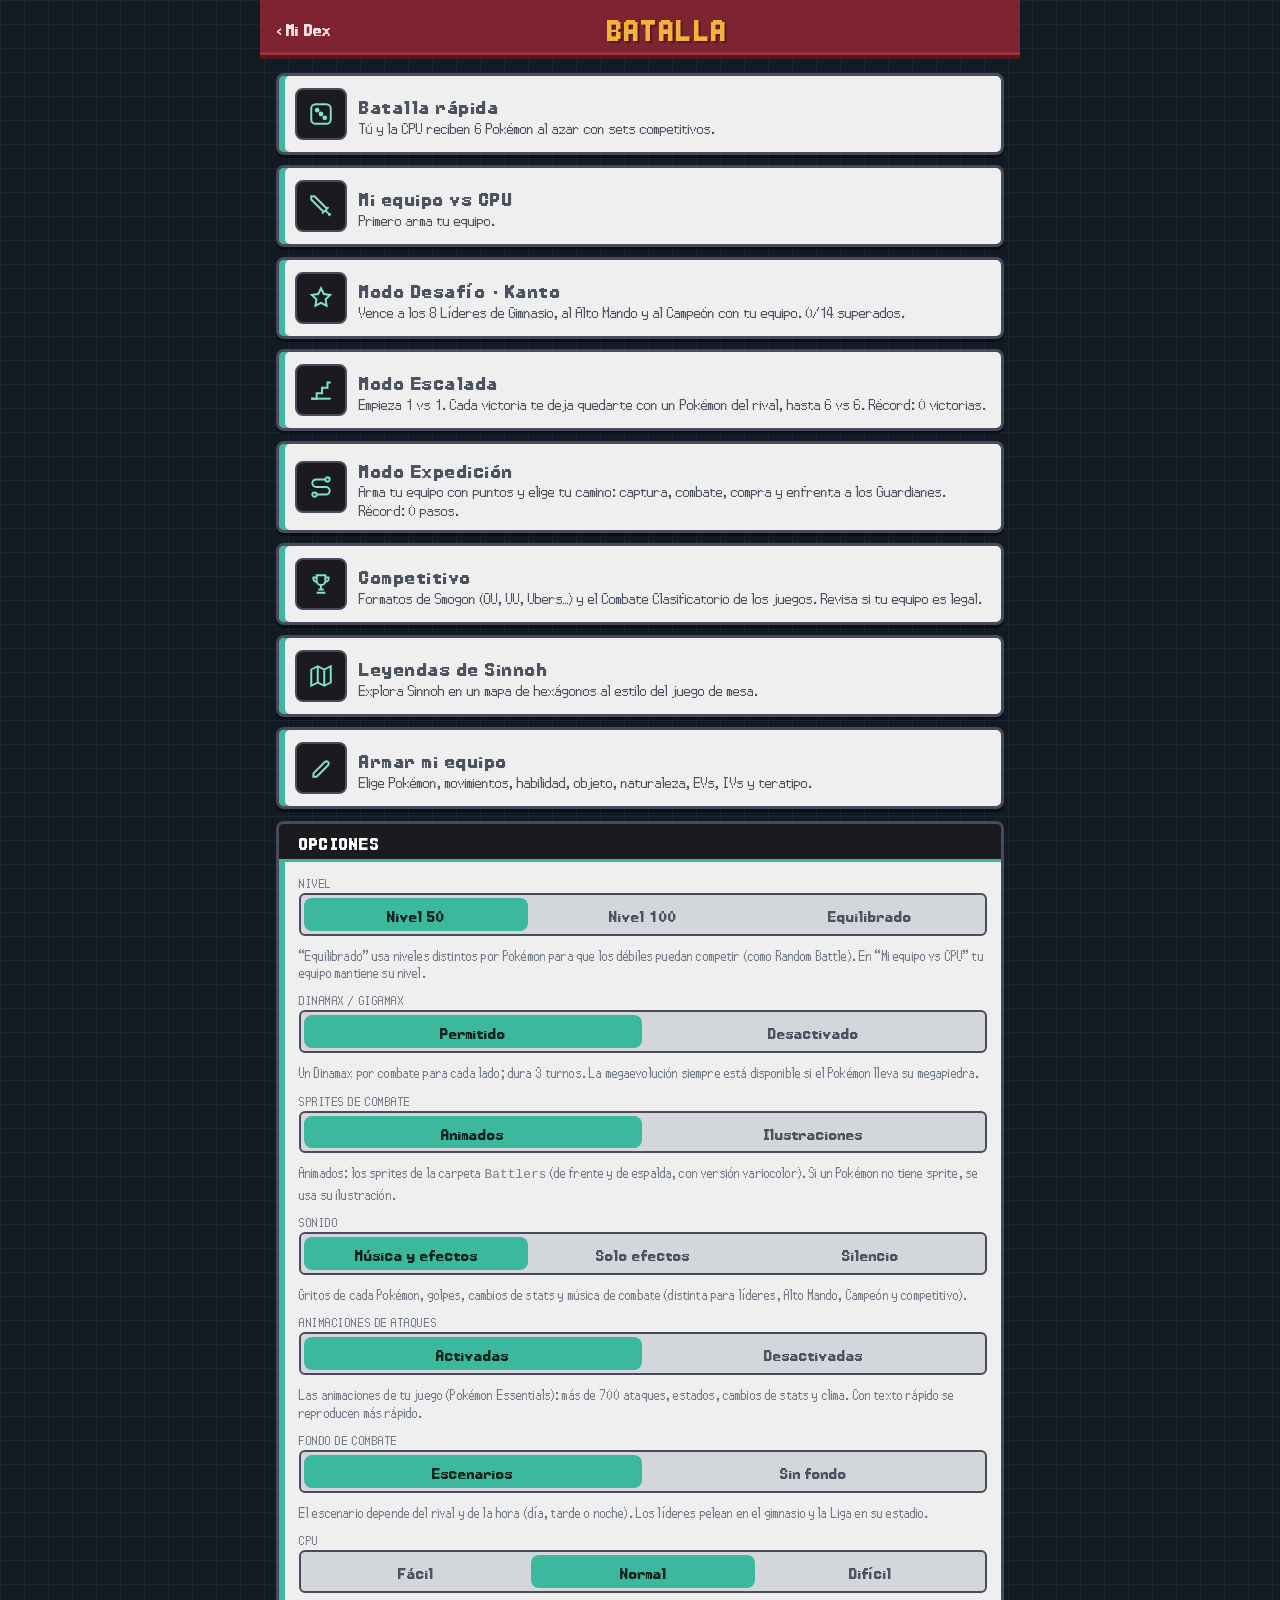
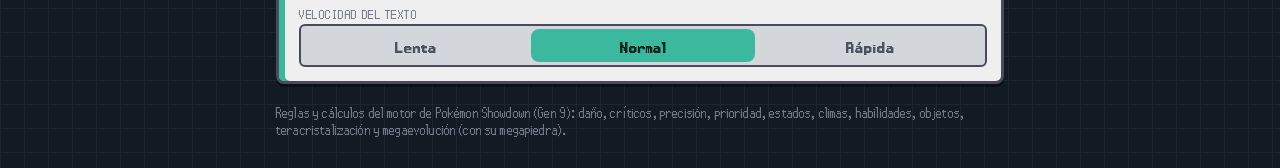
==== commit 86878d20: "Une Leyendas de Sinnoh con la versión publicada: Expedición, estilo Pokémon Añil y nuevo equilibrio " ====
--- a/batalla.html
+++ b/batalla.html
@@ -273,6 +273,12 @@
 <script src="assets.js"></script>
 <script src="batalla.js"></script>
 <script src="escalada.js"></script>
+<script src="sinnoh_datos.js"></script>
+<script src="sinnoh_estados.js"></script>
+<script src="sinnoh_panel.js"></script>
+<script src="anil_datos.js"></script>
+<script src="sinnoh.js"></script>
+<script src="sinnoh_cartas.js"></script>
 <script src="expedicion.js"></script>
 <script src="champions.js"></script>
 <script src="competitivo.js"></script>
--- a/anil-batalla.css
+++ b/anil-batalla.css
@@ -144,3 +144,8 @@
   .moves .mv:nth-child(2){animation-delay:.04s}.moves .mv:nth-child(3){animation-delay:.08s}.moves .mv:nth-child(4){animation-delay:.12s}
   @keyframes anilPop{from{opacity:0;transform:scale(.9)}}
 }
+
+/* Leyendas de Sinnoh: sus pantallas usan sus propios paneles; aquí se les da la paleta oscura para que el texto se lea sobre la cuadrícula. */
+.sin-new,.sin-layout{--surface:#262B36;--surface2:#1F232C;--ink:#ECF2F1;--ink2:#AEBDC0;--ink3:#8E9DA3;--line:#3A4050;color:var(--ink)}
+.sin-new .back,.sin-layout .back{color:#7FE3CC}
+.hud .hpn img.sin-st{display:none}
